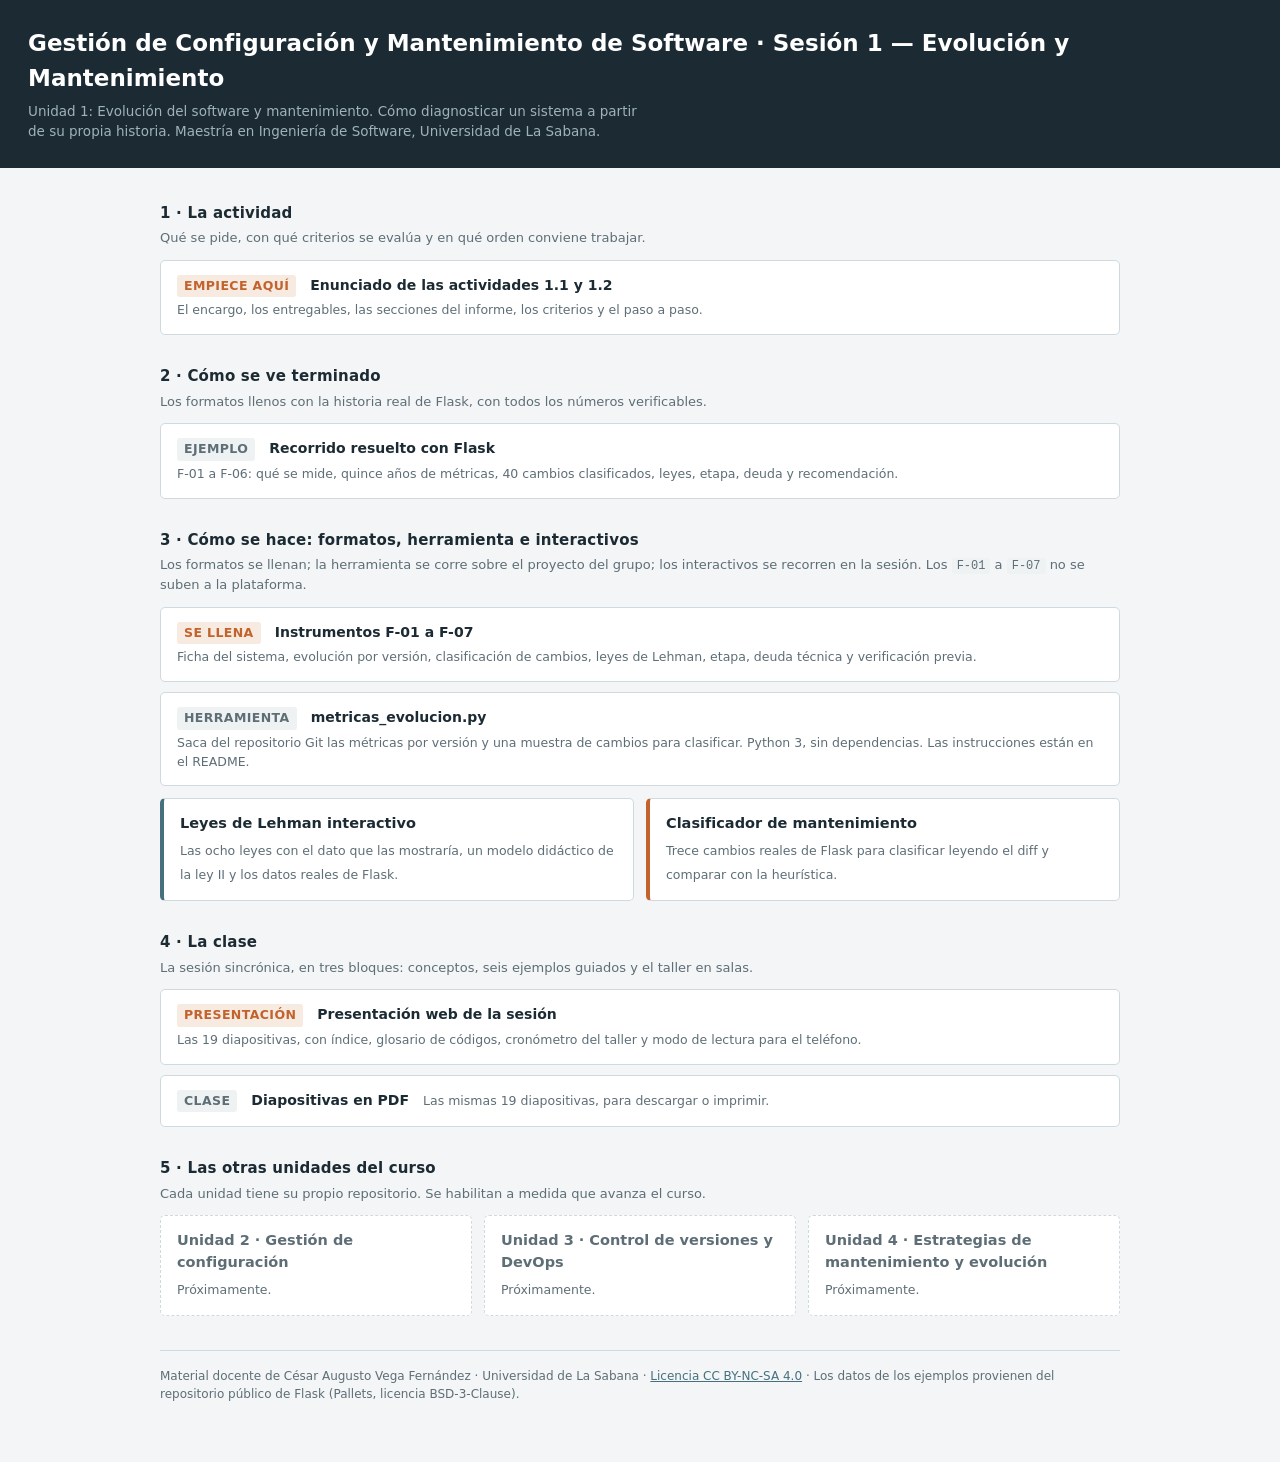
==== index.html @ 65f7feb4 "Agrega el material de la Unidad 1: evolución del software y mantenimiento Incluye la portada, la pre" ====
<!DOCTYPE html>
<html lang="es">
<head>
<meta charset="UTF-8"/>
<meta name="viewport" content="width=device-width, initial-scale=1.0"/>
<title>GCMS S1 — Evolución y Mantenimiento</title>
<style>
:root{--osc:#1C2B33;--txt:#31424B;--gris:#5E6E76;--claro:#EFF2F3;--linea:#CFDAE0;--crema:#F6EAE1;--coral:#C2622C;--teal:#46707E;--cafe:#9E5C3B;}
*{box-sizing:border-box;margin:0;padding:0;}
body{font-family:'Segoe UI',system-ui,Arial,sans-serif;background:#F3F5F6;color:var(--txt);line-height:1.5;}
.header{background:var(--osc);color:#fff;padding:26px 28px;}
.header h1{font-size:23px;font-weight:700;}
.header p{font-size:13.5px;color:#9FB2BA;margin-top:6px;max-width:72ch;}
.wrap{max-width:1000px;margin:0 auto;padding:26px 20px 60px;}
h2{font-size:15px;color:var(--osc);margin:30px 0 4px;letter-spacing:.2px;}
h2:first-of-type{margin-top:8px;}
.hint{font-size:13px;color:var(--gris);margin-bottom:12px;}
.grid{display:grid;grid-template-columns:repeat(auto-fit,minmax(290px,1fr));gap:12px;}
a.card{display:block;background:#fff;border:1px solid var(--linea);border-left:4px solid var(--teal);
       border-radius:5px;padding:14px 16px;text-decoration:none;color:inherit;transition:.12s;}
a.card:hover{border-left-color:var(--coral);box-shadow:0 2px 8px rgba(28,43,51,.09);}
a.card b{display:block;font-size:14.5px;color:var(--osc);margin-bottom:3px;}
a.card span{font-size:12.5px;color:var(--gris);}
a.card.taller{border-left-color:var(--coral);}
.card.inactiva{display:block;background:#fff;border:1px dashed var(--linea);border-radius:5px;padding:14px 16px;}
.card.inactiva b{display:block;font-size:14.5px;color:var(--gris);margin-bottom:3px;}
.card.inactiva span{font-size:12.5px;color:var(--gris);}
.doc{background:#fff;border:1px solid var(--linea);border-radius:5px;padding:14px 16px;
     display:flex;flex-wrap:wrap;gap:4px 14px;align-items:baseline;text-decoration:none;color:inherit;}
.doc:hover{background:var(--claro);}
.doc b{font-size:14px;color:var(--osc);}
.doc span{font-size:12.5px;color:var(--gris);}
.tag{font-size:10.5px;font-weight:700;letter-spacing:.4px;background:var(--claro);color:var(--teal);
     padding:2px 7px;border-radius:3px;text-transform:uppercase;}
.tag.c{background:var(--crema);color:var(--coral);}
code{font-size:12px;background:var(--claro);padding:1px 5px;border-radius:3px;}
.stack{display:flex;flex-direction:column;gap:10px;}
footer{margin-top:34px;padding-top:16px;border-top:1px solid var(--linea);font-size:12px;color:var(--gris);}
footer a{color:var(--teal);}
</style>
</head>
<body>

<div class="header">
  <h1>Gestión de Configuración y Mantenimiento de Software · Sesión 1 — Evolución y Mantenimiento</h1>
  <p>Unidad 1: Evolución del software y mantenimiento. Cómo diagnosticar un sistema a partir de su propia historia.
     Maestría en Ingeniería de Software, Universidad de La Sabana.</p>
</div>

<div class="wrap">

  <h2>1 · La actividad</h2>
  <p class="hint">Qué se pide, con qué criterios se evalúa y en qué orden conviene trabajar.</p>
  <div class="stack">
    <a class="doc" href="documentos/1_actividad_1_2/GCMS_S1_Enunciado_Actividad_1_2.pdf">
      <span class="tag c">Empiece aquí</span><b>Enunciado de las actividades 1.1 y 1.2</b>
      <span>El encargo, los entregables, las secciones del informe, los criterios y el paso a paso.</span></a>
  </div>

  <h2>2 · Cómo se ve terminado</h2>
  <p class="hint">Los formatos llenos con la historia real de Flask, con todos los números verificables.</p>
  <div class="stack">
    <a class="doc" href="documentos/2_ejemplo/GCMS_S1_Recorrido_Flask.pdf">
      <span class="tag">Ejemplo</span><b>Recorrido resuelto con Flask</b>
      <span>F-01 a F-06: qué se mide, quince años de métricas, 40 cambios clasificados, leyes, etapa, deuda y recomendación.</span></a>
  </div>

  <h2>3 · Cómo se hace: formatos, herramienta e interactivos</h2>
  <p class="hint">Los formatos se llenan; la herramienta se corre sobre el proyecto del grupo; los interactivos se recorren
     en la sesión. Los <code>F-01</code> a <code>F-07</code> no se suben a la plataforma.</p>
  <div class="stack">
    <a class="doc" href="documentos/3_como_se_hace/GCMS_S1_Instrumentos.pdf">
      <span class="tag c">Se llena</span><b>Instrumentos F-01 a F-07</b>
      <span>Ficha del sistema, evolución por versión, clasificación de cambios, leyes de Lehman, etapa, deuda técnica y
            verificación previa.</span></a>
    <a class="doc" href="https://github.com/CesarAVegaF312/GCMS-S1_Evolucion_y_Mantenimiento/blob/main/herramientas/metricas_evolucion.py">
      <span class="tag">Herramienta</span><b>metricas_evolucion.py</b>
      <span>Saca del repositorio Git las métricas por versión y una muestra de cambios para clasificar. Python 3, sin
            dependencias. Las instrucciones están en el README.</span></a>
  </div>
  <div class="grid" style="margin-top:12px">
    <a class="card" href="interactivos/leyes_lehman_interactivo.html">
      <b>Leyes de Lehman interactivo</b>
      <span>Las ocho leyes con el dato que las mostraría, un modelo didáctico de la ley II y los datos reales de Flask.</span></a>
    <a class="card taller" href="interactivos/clasificador_mantenimiento_interactivo.html">
      <b>Clasificador de mantenimiento</b>
      <span>Trece cambios reales de Flask para clasificar leyendo el diff y comparar con la heurística.</span></a>
  </div>

  <h2>4 · La clase</h2>
  <p class="hint">La sesión sincrónica, en tres bloques: conceptos, seis ejemplos guiados y el taller en salas.</p>
  <div class="stack">
    <a class="doc" href="presentacion.html">
      <span class="tag c">Presentación</span><b>Presentación web de la sesión</b>
      <span>Las 19 diapositivas, con índice, glosario de códigos, cronómetro del taller y modo de lectura para el teléfono.</span></a>
    <a class="doc" href="documentos/4_clase/GCMS_S1_Deck.pdf">
      <span class="tag">Clase</span><b>Diapositivas en PDF</b>
      <span>Las mismas 19 diapositivas, para descargar o imprimir.</span></a>
  </div>

  <h2>5 · Las otras unidades del curso</h2>
  <p class="hint">Cada unidad tiene su propio repositorio. Se habilitan a medida que avanza el curso.</p>
  <div class="grid">
    <div class="card inactiva"><b>Unidad 2 · Gestión de configuración</b><span>Próximamente.</span></div>
    <div class="card inactiva"><b>Unidad 3 · Control de versiones y DevOps</b><span>Próximamente.</span></div>
    <div class="card inactiva"><b>Unidad 4 · Estrategias de mantenimiento y evolución</b><span>Próximamente.</span></div>
  </div>

  <footer>
    Material docente de César Augusto Vega Fernández · Universidad de La Sabana ·
    <a href="https://creativecommons.org/licenses/by-nc-sa/4.0/deed.es">Licencia CC BY-NC-SA 4.0</a> ·
    Los datos de los ejemplos provienen del repositorio público de Flask (Pallets, licencia BSD-3-Clause).
  </footer>

</div>
</body>
</html>
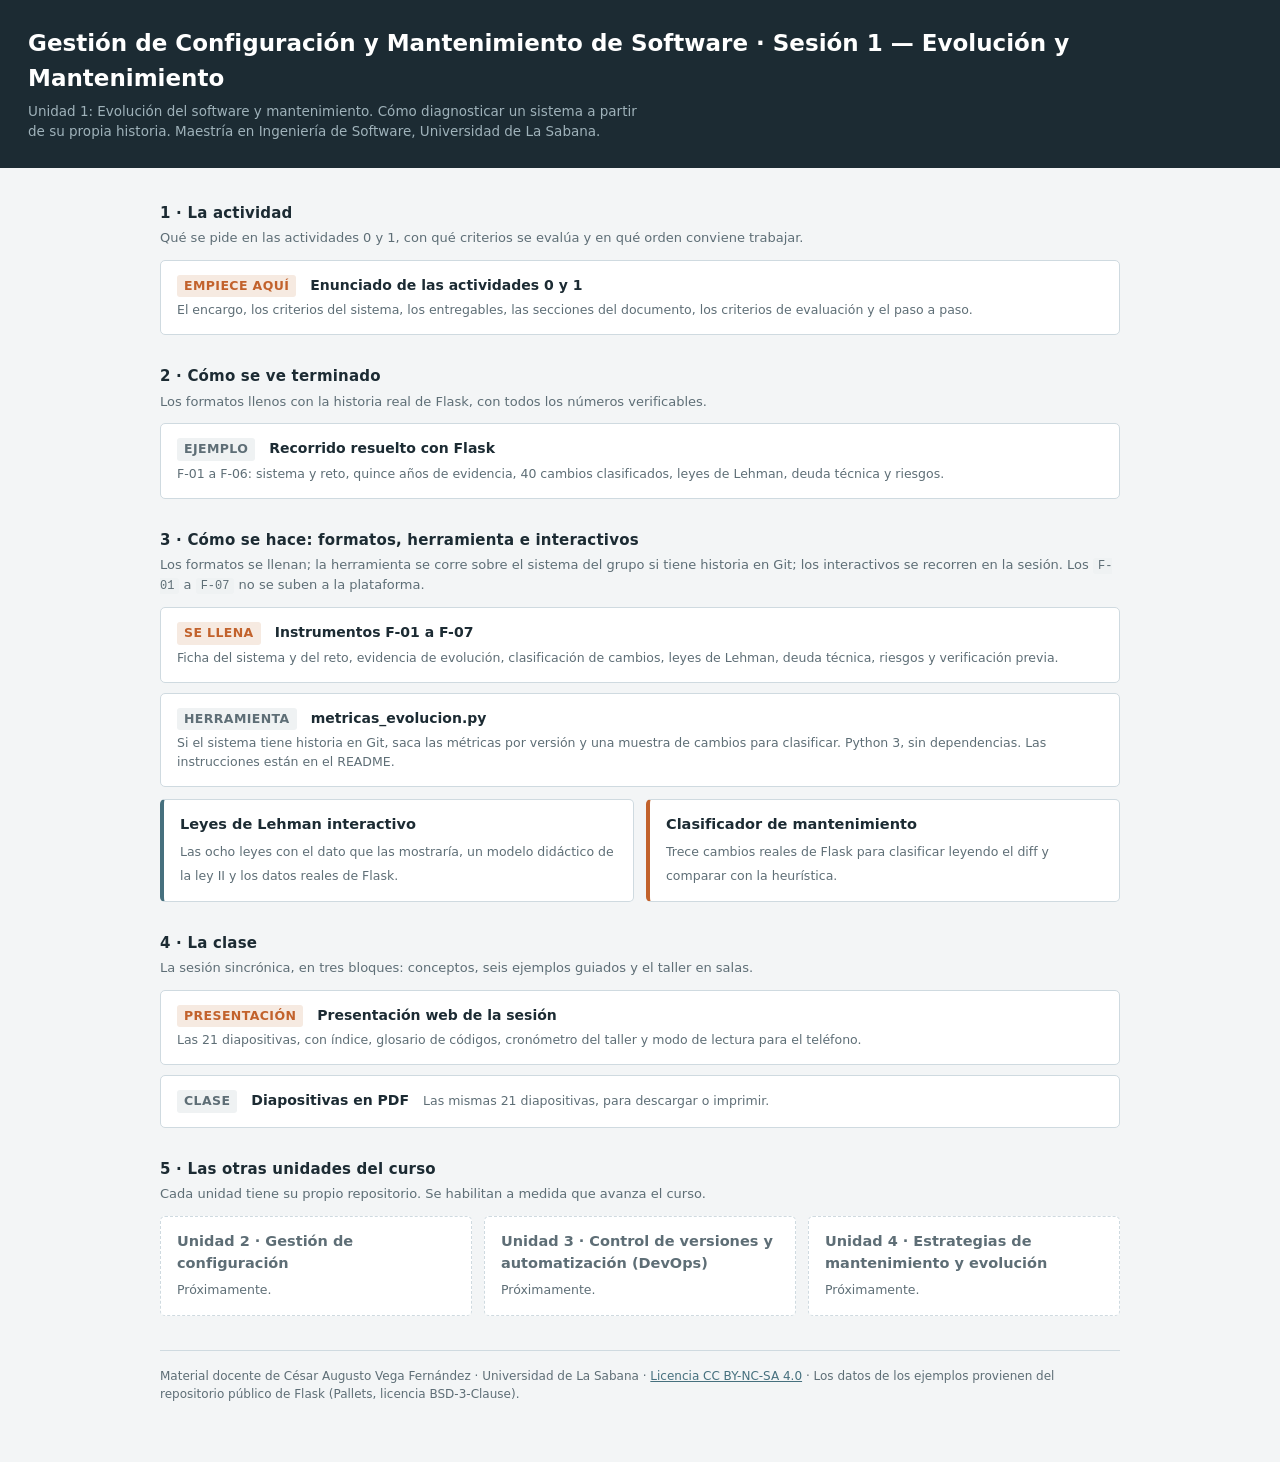
==== commit 5dd26308: "Alinea la Unidad 1 con la secuencia didáctica de la Fase 2 Reemplaza las actividades 1.1 y 1.2 por l" ====
--- a/index.html
+++ b/index.html
@@ -50,11 +50,11 @@
 <div class="wrap">
 
   <h2>1 · La actividad</h2>
-  <p class="hint">Qué se pide, con qué criterios se evalúa y en qué orden conviene trabajar.</p>
+  <p class="hint">Qué se pide en las actividades 0 y 1, con qué criterios se evalúa y en qué orden conviene trabajar.</p>
   <div class="stack">
-    <a class="doc" href="documentos/1_actividad_1_2/GCMS_S1_Enunciado_Actividad_1_2.pdf">
-      <span class="tag c">Empiece aquí</span><b>Enunciado de las actividades 1.1 y 1.2</b>
-      <span>El encargo, los entregables, las secciones del informe, los criterios y el paso a paso.</span></a>
+    <a class="doc" href="documentos/1_actividades/GCMS_S1_Enunciado_Actividades.pdf">
+      <span class="tag c">Empiece aquí</span><b>Enunciado de las actividades 0 y 1</b>
+      <span>El encargo, los criterios del sistema, los entregables, las secciones del documento, los criterios de evaluación y el paso a paso.</span></a>
   </div>
 
   <h2>2 · Cómo se ve terminado</h2>
@@ -62,20 +62,20 @@
   <div class="stack">
     <a class="doc" href="documentos/2_ejemplo/GCMS_S1_Recorrido_Flask.pdf">
       <span class="tag">Ejemplo</span><b>Recorrido resuelto con Flask</b>
-      <span>F-01 a F-06: qué se mide, quince años de métricas, 40 cambios clasificados, leyes, etapa, deuda y recomendación.</span></a>
+      <span>F-01 a F-06: sistema y reto, quince años de evidencia, 40 cambios clasificados, leyes de Lehman, deuda técnica y riesgos.</span></a>
   </div>
 
   <h2>3 · Cómo se hace: formatos, herramienta e interactivos</h2>
-  <p class="hint">Los formatos se llenan; la herramienta se corre sobre el proyecto del grupo; los interactivos se recorren
+  <p class="hint">Los formatos se llenan; la herramienta se corre sobre el sistema del grupo si tiene historia en Git; los interactivos se recorren
      en la sesión. Los <code>F-01</code> a <code>F-07</code> no se suben a la plataforma.</p>
   <div class="stack">
     <a class="doc" href="documentos/3_como_se_hace/GCMS_S1_Instrumentos.pdf">
       <span class="tag c">Se llena</span><b>Instrumentos F-01 a F-07</b>
-      <span>Ficha del sistema, evolución por versión, clasificación de cambios, leyes de Lehman, etapa, deuda técnica y
-            verificación previa.</span></a>
+      <span>Ficha del sistema y del reto, evidencia de evolución, clasificación de cambios, leyes de Lehman, deuda técnica,
+            riesgos y verificación previa.</span></a>
     <a class="doc" href="https://github.com/CesarAVegaF312/GCMS-S1_Evolucion_y_Mantenimiento/blob/main/herramientas/metricas_evolucion.py">
       <span class="tag">Herramienta</span><b>metricas_evolucion.py</b>
-      <span>Saca del repositorio Git las métricas por versión y una muestra de cambios para clasificar. Python 3, sin
+      <span>Si el sistema tiene historia en Git, saca las métricas por versión y una muestra de cambios para clasificar. Python 3, sin
             dependencias. Las instrucciones están en el README.</span></a>
   </div>
   <div class="grid" style="margin-top:12px">
@@ -92,17 +92,17 @@
   <div class="stack">
     <a class="doc" href="presentacion.html">
       <span class="tag c">Presentación</span><b>Presentación web de la sesión</b>
-      <span>Las 19 diapositivas, con índice, glosario de códigos, cronómetro del taller y modo de lectura para el teléfono.</span></a>
+      <span>Las 21 diapositivas, con índice, glosario de códigos, cronómetro del taller y modo de lectura para el teléfono.</span></a>
     <a class="doc" href="documentos/4_clase/GCMS_S1_Deck.pdf">
       <span class="tag">Clase</span><b>Diapositivas en PDF</b>
-      <span>Las mismas 19 diapositivas, para descargar o imprimir.</span></a>
+      <span>Las mismas 21 diapositivas, para descargar o imprimir.</span></a>
   </div>
 
   <h2>5 · Las otras unidades del curso</h2>
   <p class="hint">Cada unidad tiene su propio repositorio. Se habilitan a medida que avanza el curso.</p>
   <div class="grid">
     <div class="card inactiva"><b>Unidad 2 · Gestión de configuración</b><span>Próximamente.</span></div>
-    <div class="card inactiva"><b>Unidad 3 · Control de versiones y DevOps</b><span>Próximamente.</span></div>
+    <div class="card inactiva"><b>Unidad 3 · Control de versiones y automatización (DevOps)</b><span>Próximamente.</span></div>
     <div class="card inactiva"><b>Unidad 4 · Estrategias de mantenimiento y evolución</b><span>Próximamente.</span></div>
   </div>
 
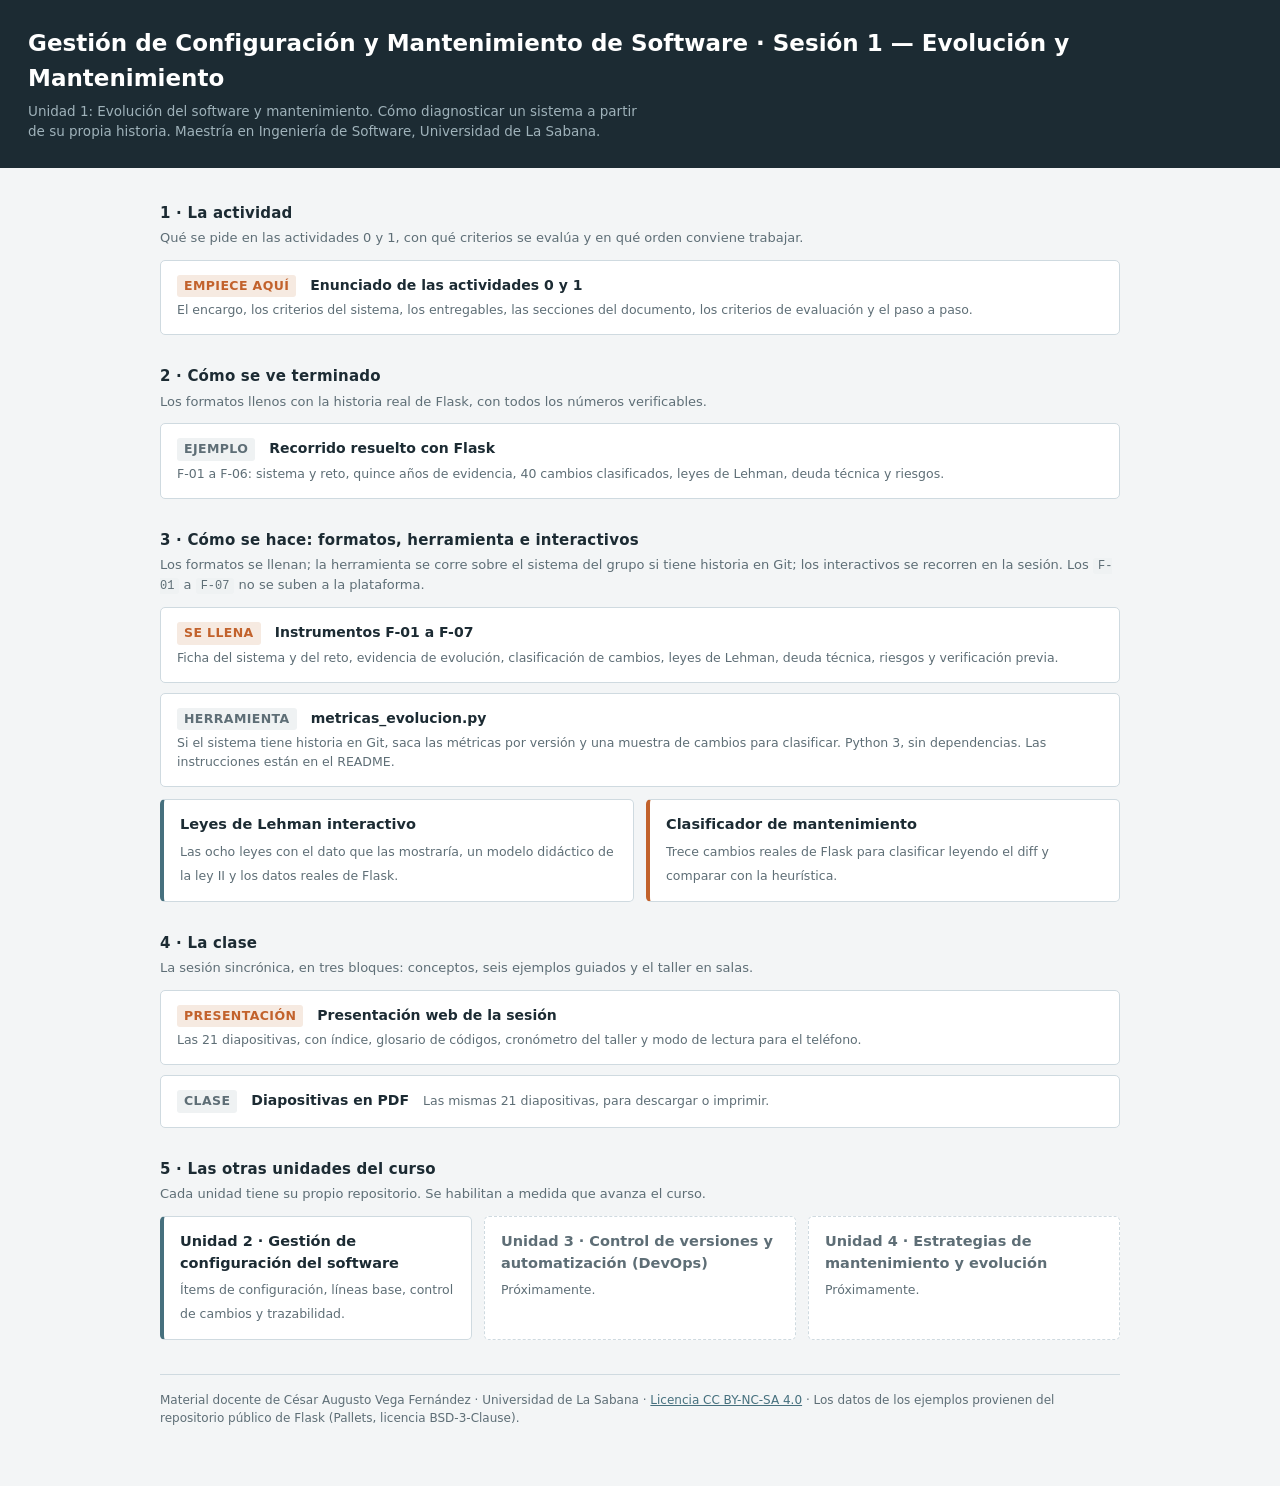
==== commit 06542123: "Enlaza la portada con el repositorio de la Unidad 2" ====
--- a/index.html
+++ b/index.html
@@ -101,7 +101,9 @@
   <h2>5 · Las otras unidades del curso</h2>
   <p class="hint">Cada unidad tiene su propio repositorio. Se habilitan a medida que avanza el curso.</p>
   <div class="grid">
-    <div class="card inactiva"><b>Unidad 2 · Gestión de configuración</b><span>Próximamente.</span></div>
+    <a class="card" href="https://cesaravegaf312.github.io/GCMS-S2_Gestion_de_Configuracion/">
+      <b>Unidad 2 · Gestión de configuración del software</b>
+      <span>Ítems de configuración, líneas base, control de cambios y trazabilidad.</span></a>
     <div class="card inactiva"><b>Unidad 3 · Control de versiones y automatización (DevOps)</b><span>Próximamente.</span></div>
     <div class="card inactiva"><b>Unidad 4 · Estrategias de mantenimiento y evolución</b><span>Próximamente.</span></div>
   </div>
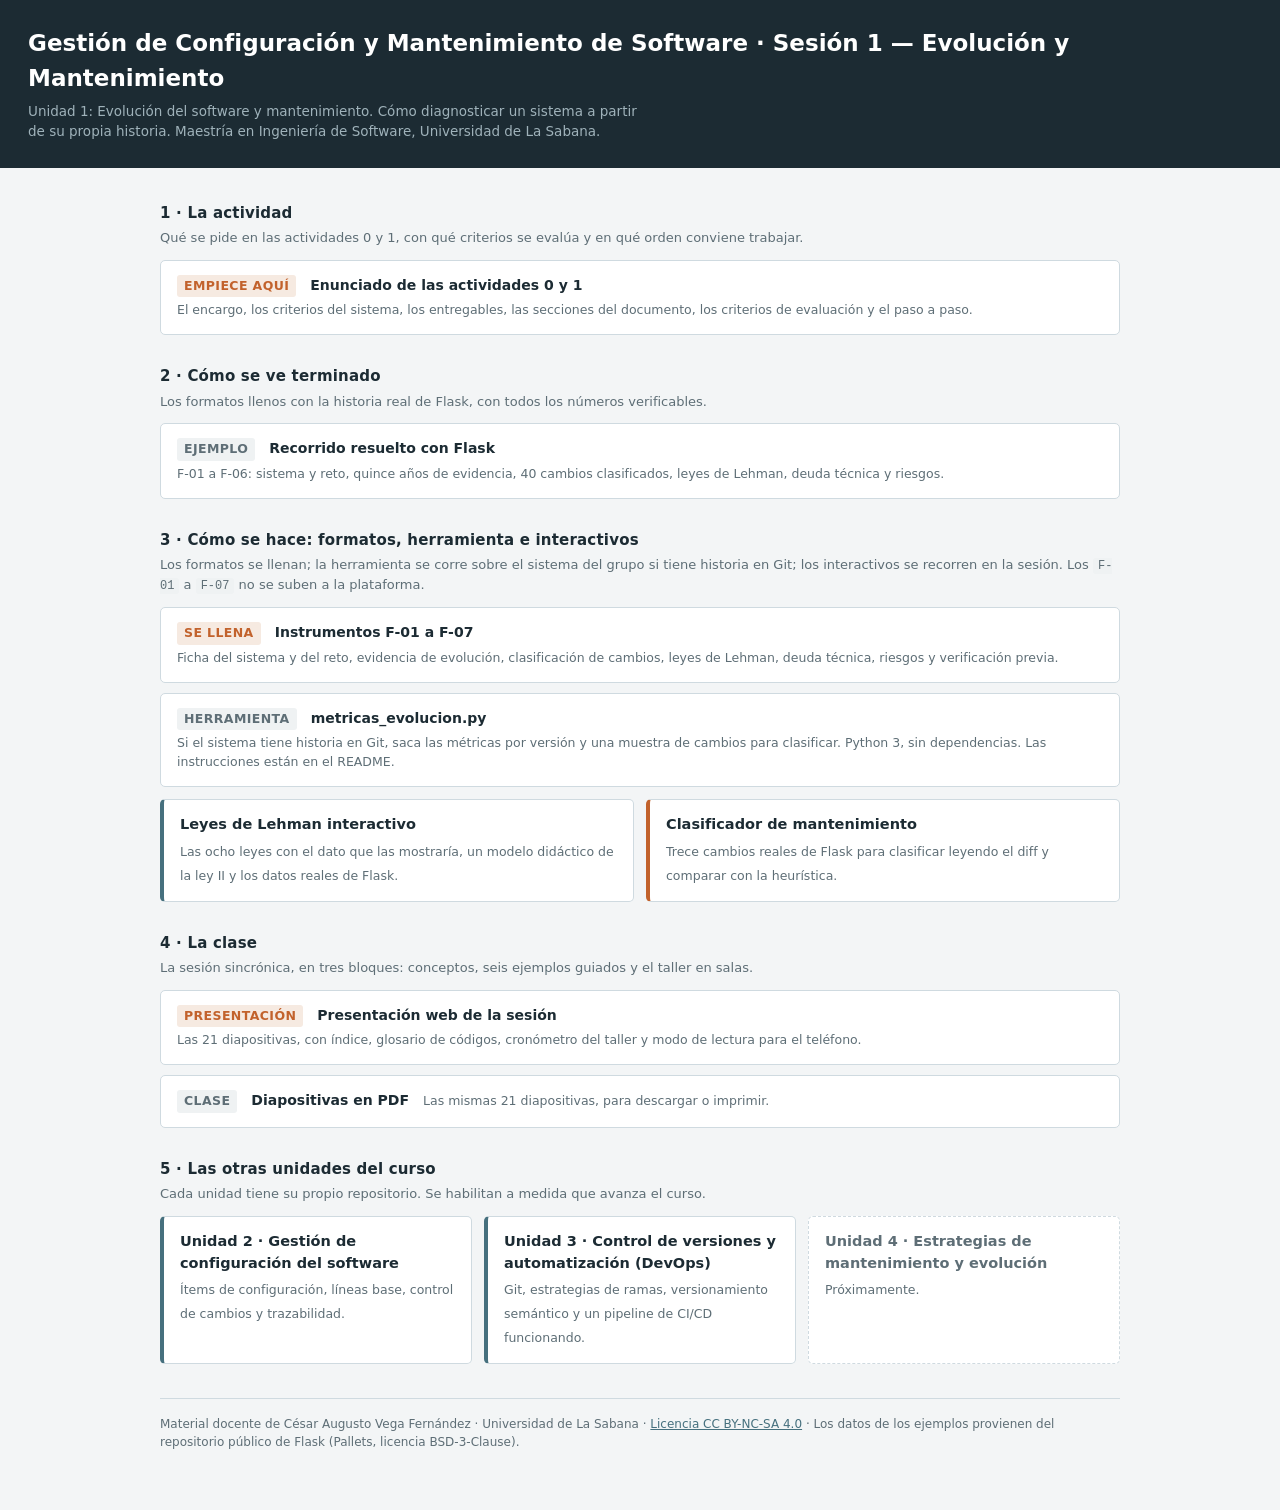
==== commit 332b87b9: "Enlaza la portada con el repositorio de la Unidad 3" ====
--- a/index.html
+++ b/index.html
@@ -104,7 +104,9 @@
     <a class="card" href="https://cesaravegaf312.github.io/GCMS-S2_Gestion_de_Configuracion/">
       <b>Unidad 2 · Gestión de configuración del software</b>
       <span>Ítems de configuración, líneas base, control de cambios y trazabilidad.</span></a>
-    <div class="card inactiva"><b>Unidad 3 · Control de versiones y automatización (DevOps)</b><span>Próximamente.</span></div>
+    <a class="card" href="https://cesaravegaf312.github.io/GCMS-S3_Control_de_Versiones_y_DevOps/">
+      <b>Unidad 3 · Control de versiones y automatización (DevOps)</b>
+      <span>Git, estrategias de ramas, versionamiento semántico y un pipeline de CI/CD funcionando.</span></a>
     <div class="card inactiva"><b>Unidad 4 · Estrategias de mantenimiento y evolución</b><span>Próximamente.</span></div>
   </div>
 
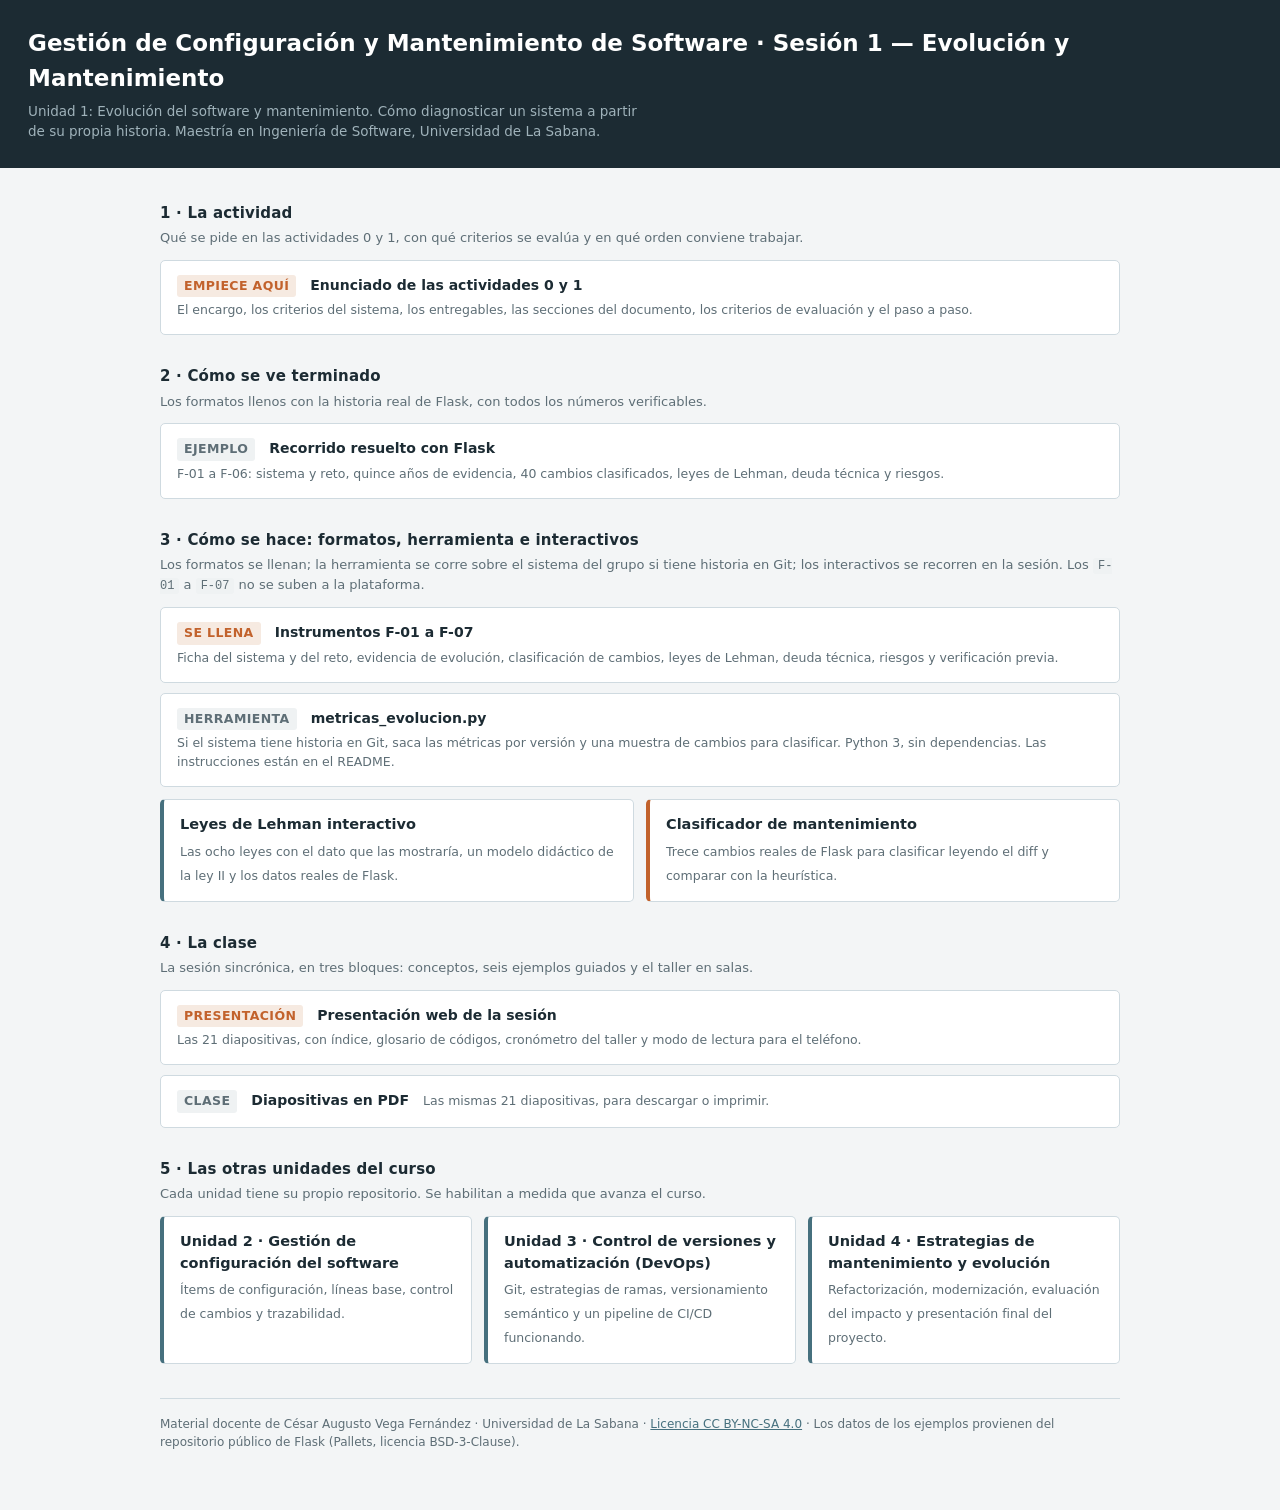
==== commit d9e59a7e: "Enlaza la portada con el repositorio de la Unidad 4" ====
--- a/index.html
+++ b/index.html
@@ -107,7 +107,9 @@
     <a class="card" href="https://cesaravegaf312.github.io/GCMS-S3_Control_de_Versiones_y_DevOps/">
       <b>Unidad 3 · Control de versiones y automatización (DevOps)</b>
       <span>Git, estrategias de ramas, versionamiento semántico y un pipeline de CI/CD funcionando.</span></a>
-    <div class="card inactiva"><b>Unidad 4 · Estrategias de mantenimiento y evolución</b><span>Próximamente.</span></div>
+    <a class="card" href="https://cesaravegaf312.github.io/GCMS-S4_Estrategias_de_Mantenimiento/">
+      <b>Unidad 4 · Estrategias de mantenimiento y evolución</b>
+      <span>Refactorización, modernización, evaluación del impacto y presentación final del proyecto.</span></a>
   </div>
 
   <footer>
